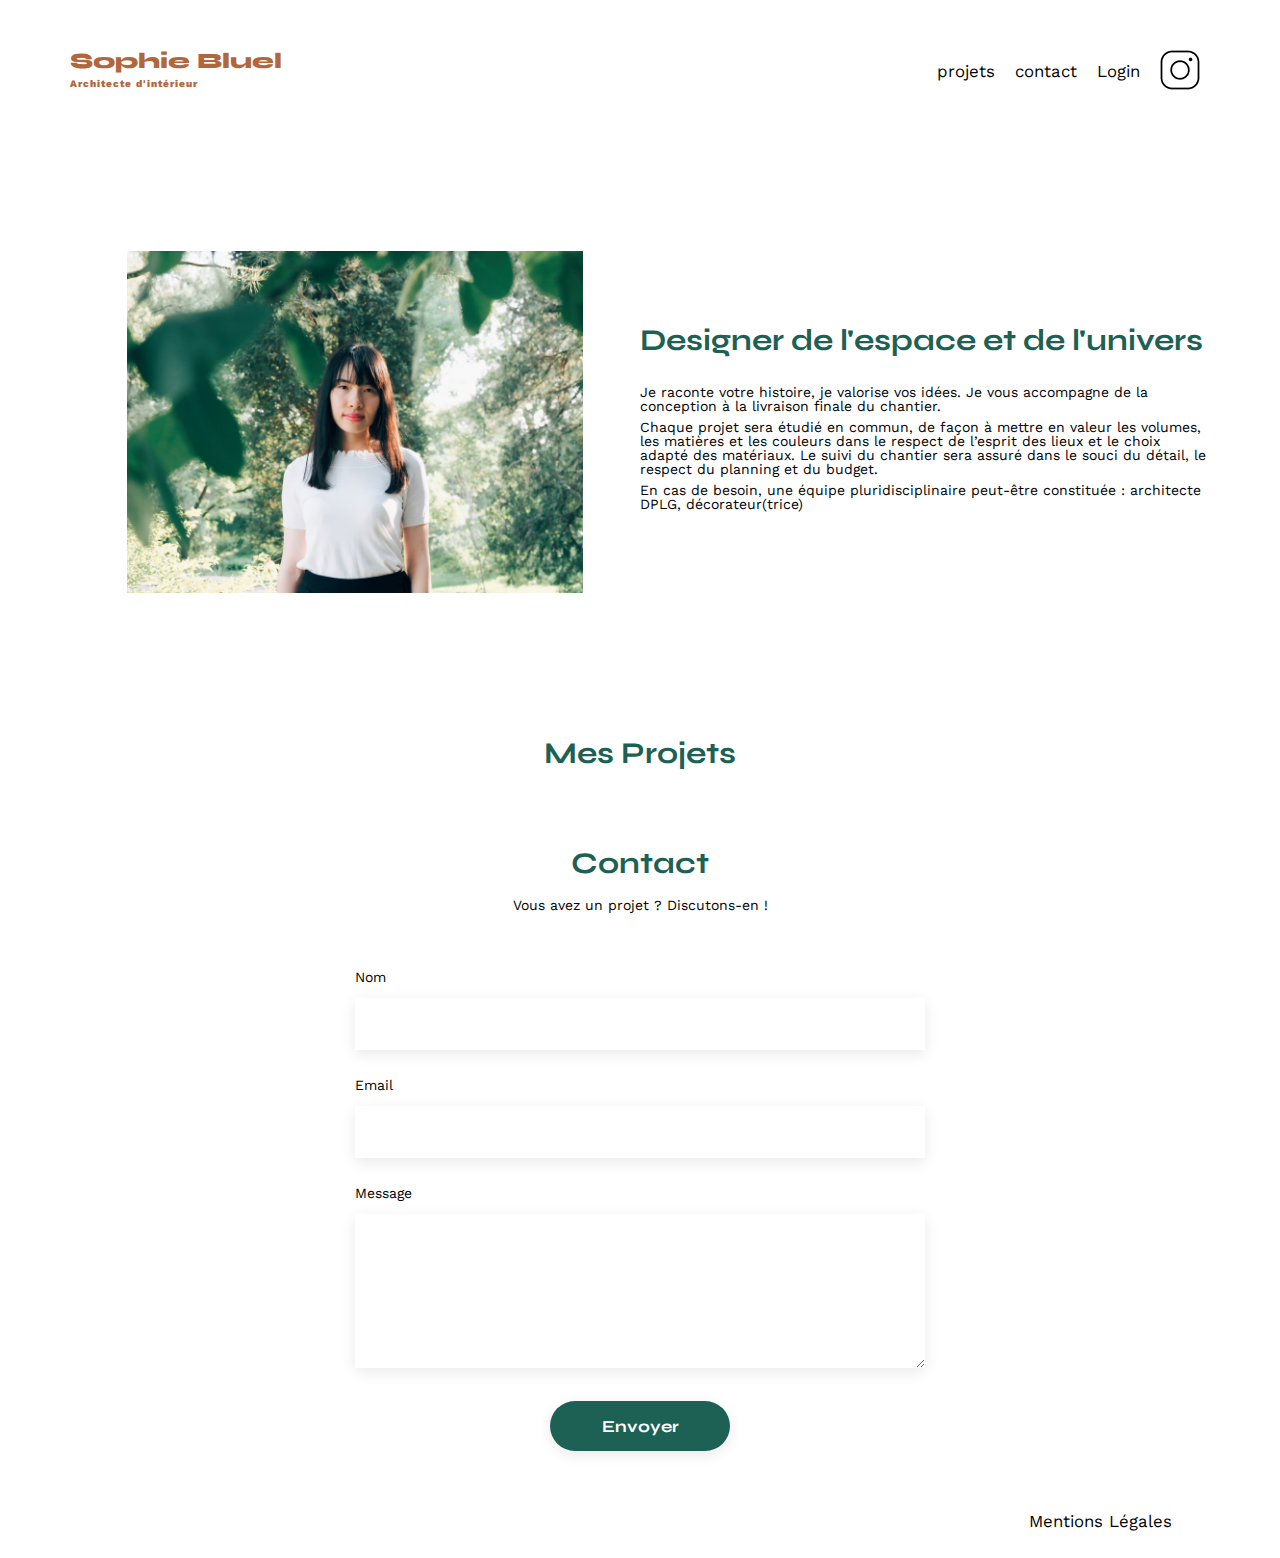
==== index.html @ f529c226 "agencement css" ====
<!DOCTYPE html>
<html lang="fr">
<head>
    <meta charset="UTF-8">
    <title>Sophie Bluel - Architecte d'intérieur</title>
    <meta name="viewport" content="width=device-width, initial-scale=1.0">
    <link rel="preconnect" href="https://fonts.googleapis.com">
    <link rel="preconnect" href="https://fonts.gstatic.com" crossorigin>
    <link href="https://fonts.googleapis.com/css2?family=Syne:wght@700;800&family=Work+Sans&display=swap" rel="stylesheet">
    <meta name="description" content="">
    <link rel="stylesheet" href="https://cdnjs.cloudflare.com/ajax/libs/font-awesome/6.2.1/css/all.min.css" integrity="sha512-MV7K8+y+gLIBoVD59lQIYicR65iaqukzvf/nwasF0nqhPay5w/9lJmVM2hMDcnK1OnMGCdVK+iQrJ7lzPJQd1w==" crossorigin="anonymous" referrerpolicy="no-referrer">
    <link rel="stylesheet" href="./assets/style.css">
    <script defer src="./assets/js/index.js"></script>
</head>
<body>
	<div class="topMenu">
		<p>
		<i class="fa-regular fa-pen-to-square"></i>Mode édition
		</p>
	</div>
<header>
    <h1>Sophie Bluel <span>Architecte d'intérieur</span></h1>
    <nav>
        <ul>
            <li><a href="#portfolio">projets</a></li>
            <li><a href="#contact">contact</a></li>
            <li class="active"><a id="login-button" href="./login.html">login</a></li>
            <li><img src="./assets/icons/instagram.png" alt="Instagram"></li>
        </ul>
    </nav>
</header>
<main>
	<div class="modalContainer">
		<div class="modalContents">
			<span><i class="fa-solid fa-xmark"></i></span>
			<h2>gallerie photo</h2>
			<div class="galleryModal"></div>
			<button>Ajouter une photo</button>
		</div>
		<div class="modalAdd">
			<span><i class="fa-solid fa-arrow-left"></i></span>
			<span id="xmark"><i class="fa-solid fa-xmark"></i></span>
			<h2>Ajoutez une image</h2>
			<form action="">
				<div class="containerAddFile">
				   <i class="fa-regular fa-image"></i>
					<label for="file">+ Ajouter photo</label>
					<input type="file" id="file" name="image" accept="image/*">
					<img id="preview-image" src="#" alt="image choisie" style="display: none;">
					<p>jpg.png : 4mo max</p>
				</div>
				<label for="title">Titre</label>
				<input type="text" id="title" name="title">
				<label for="category">Catégorie</label>
				<select name="category" id="category"></select>
				<button class="button" id="validationBtn">Validez</button>
				<p id="error-message"></p>
			</form>
		</div>
	</div>
	<section id="introduction">
		<figure>
			<img src="./assets/images/sophie-bluel.png" alt="Photo de sophie-bluel">
        </figure>
        <article>
			<h2>Designer de l'espace et de l'univers</h2>
            <p>Je raconte votre histoire, je valorise vos idées. Je vous accompagne de la conception à la livraison finale du chantier.</p>
            <p>Chaque projet sera étudié en commun, de façon à mettre en valeur les volumes, les matières et les couleurs dans le respect de l’esprit des lieux et le choix adapté des matériaux. Le suivi du chantier sera assuré dans le souci du détail, le respect du planning et du budget.</p>
            <p>En cas de besoin, une équipe pluridisciplinaire peut-être constituée : architecte DPLG, décorateur(trice)</p>
        </article>
    </section>
    <section id="portfolio">
		<h2 id="portfolioMargin">Mes Projets<a href="#" class="modifier"><i class="fa-regular fa-pen-to-square"></i><span>modifier</span></a></h2>
        <div class="filters"></div>
        <div class="gallery" id="galleryOne"></div>
    </section>
    <section id="contact">
		<h2>Contact</h2>
        <p>Vous avez un projet ? Discutons-en !</p>
        <form id="contactForm" action="#" method="post">
			<label for="name">Nom</label>
            <input type="text" name="name" id="name">
            <label for="email">Email</label>
            <input type="email" name="email" id="email">
            <label for="message">Message</label>
            <textarea name="message" id="message" cols="30" rows="10"></textarea>
			<input type="submit" value="Envoyer">
			<p class="error-message" id="errorMessage">Veuillez remplir tous les champs du formulaire</p>
			<p class="success-message" id="successMessage">Le mail a bien été envoyé !</p>
		</form>
    </section>
</main>
<footer>
    <nav>
        <ul>
            <li>Mentions Légales</li>
        </ul>
    </nav>
</footer>

</body>
</html>
---- assets/style.css ----
/* http://meyerweb.com/eric/tools/css/reset/
   v2.0 | 20110126
   License: none (public domain)
*/

html, body, div, span, applet, object, iframe,
h1, h2, h3, h4, h5, h6, p, blockquote, pre,
a, abbr, acronym, address, big, cite, code,
del, dfn, em, img, ins, kbd, q, s, samp,
small, strike, strong, sub, sup, tt, var,
b, u, i, center,
dl, dt, dd, ol, ul, li,
fieldset, form, label, legend,
table, caption, tbody, tfoot, thead, tr, th, td,
article, aside, canvas, details, embed,
figure, figcaption, footer, header, hgroup,
menu, nav, output, ruby, section, summary,
time, mark, audio, video {
	margin: 0;
	padding: 0;
	border: 0;
	font-size: 100%;
	font: inherit;
	vertical-align: baseline;
}
/* HTML5 display-role reset for older browsers */
article, aside, details, figcaption, figure,
footer, header, hgroup, menu, nav, section {
	display: block;
}
body {
	line-height: 1;
}
ol, ul {
	list-style: none;
}
blockquote, q {
	quotes: none;
}
blockquote:before, blockquote:after,
q:before, q:after {
	content: '';
	content: none;
}
table {
	border-collapse: collapse;
	border-spacing: 0;
}
/** end reset css**/
body {
	max-width: 1140px;
	margin:auto;
	font-family: 'Work Sans' ;
	font-size: 14px;
}

.topMenu {
	display: none;
    background-color: #000000;
    width: 100%;
    margin: 0;
    color: #FFFFFF;
    justify-content: center;
    align-items: baseline;
    gap: 2em;
    padding: 21px;
    font-family: 'Work Sans';
    font-size: 16px;
}
.headLogin{
	margin-bottom: 150px;
}
header {
	display: flex;
	justify-content: space-between;
	margin: 50px 0
}
section {
	margin: 50px 0
}
h1{
	display: flex;
	flex-direction: column;
	font-family: 'Syne';
	font-size: 22px;
	font-weight: 800;
	color: #B1663C
}
h1 > span {
	font-family: 'Work Sans';
	font-size:10px;
	letter-spacing: 0.1em;
	margin: 7px 0;
}
h2{
	font-family: 'Syne';
	font-weight: 700;
	font-size: 30px;
	color: #1D6154
}
.modifier{
	font-family: "work sans";
	font-size: 14px;
	font-weight: 400;
	margin-left: 22px;
text-decoration: none;
color: black;
}
nav ul {
	display: flex;
	align-items: center;
	list-style-type: none;
	}
nav li {
	padding: 0 10px;
	font-size: 1.2em;
}
nav ul li a {
    text-decoration: none;
	color: black;
}

li:hover {
	color: #B1663C;
}
#introduction {


	margin:155px 0 145px 0;
	display: flex;
	align-items: center;
}
#introduction figure {
	flex: 1
}
#introduction img {
	display: block;
	margin: auto;
	width: 80%;
}

#introduction article {
	flex: 1
}
#introduction h2 {
	margin-bottom: 1em;
}

#introduction p {
	margin-bottom: 0.5em;
}
#portfolio h2 {
	display: flex;
	align-items: end;
	justify-content: center;
	margin-bottom: 1em;
}
#portfolio h2 a{
	margin-left: 22px;
}
#portfolioMargin{
	margin-bottom: 55px;
}
/* espace entre les filtres et la gallerry sur page login */
#galleryOne{
	margin-top: 20px;
}
.gallery {
	margin-top: 110px;
	width: 100%;
	display: grid;
	grid-template-columns: 1fr 1fr 1fr;
	grid-column-gap: 20px;
	grid-row-gap: 20px;
}
.gallery img, figure img {
	width: 100%;
	height: 100%;
	object-fit: cover;
}
#contact {
	width: 50%;
margin: auto;
}
#contact > * {
	text-align: center;

}
#contact h2{
	margin-bottom: 20px;
}
#contact form {
	text-align: left;
	margin-top:30px;
	display: flex;
	flex-direction: column;
}
#contact input {
	height: 50px;
	font-size: 1.2em;
	border: none;
	box-shadow: 0px 4px 14px rgba(0, 0, 0, 0.09);
}
#contact label {
	margin: 2em 0 1em 0;
}
#contact textarea {
	border: none;
	box-shadow: 0px 4px 14px rgba(0, 0, 0, 0.09);
}
.filters {
	text-align: center;
	
}
.filters button{
	margin-left:20px ;
	color: #1D6154;
	background-color: #FFFFFF;
	border: #1D6154 1px solid;
	width: auto;
	font-size: medium;
	font-weight: 700;
	text-align: center;
	padding: 10px 30px;
}
.filters button.active {
	color: white;
	background-color:#1D6154; 
  }
  
input[type="submit"], #contact button{
	font-family: 'Syne';
	font-weight: 700;
	color: white;
	background-color: #1D6154;
	margin : 2em auto ;
	width: 180px;
	text-align: center;
	border-radius: 60px ;
	padding: 10px;
}
.error-message {
	color: #B1663C;
	display: none;
	margin-top: 10px;
}
.success-message {
	color: #1D6154;
	display: none;
	margin-top: 10px;
}
#error-message{
	color: #B1663C;
	display: none;
}
.msgError{
	color: #B1663C;
	font-size: 23px;
}
footer nav ul {
	display: flex;
	justify-content: flex-end;
	margin: 2em
}
.mentions{
	margin-top: 250px;
}
.modalContainer {
    position: fixed;
    top: 0;
    left: 0;
    display: none;
    flex-direction: column;
    justify-content: center;
    align-items: center;
    width: 100%;
    height: 100%;
    background-color: rgba(0, 0, 0, 0.5);
}
.modalContents {
    position: relative;
	background: #FFFFFF;
	width: 40%;
    height: 50%;
    border-radius: 10px;
    display: flex;
    flex-direction: column;
    align-items: center;
    justify-content: space-around;
    padding: 20px;
}
.modalContents .fa-xmark {
    position: absolute;
    top: 20px;
    right: 20px;
    cursor: pointer;
}
.modalContainer button,
button {
    font-family: 'Syne';
    font-weight: 700;
    color: white;
    background-color: #1D6154;
    margin: 2em 0;
	padding: 12px 10px;
    width: auto;
    border-radius: 60px;
    text-align: center;
	border-style: none;
}
button.active {
	background-color: #1D6154;
	color: white;
  }
  
.modalContainer button:focus,
button:focus {
	color: #FFFFFF;
    background-color: #1D6154;
}
.galleryModal {
    display: grid;
    grid-template-columns: repeat(5, 1fr); 
    grid-auto-rows: auto; 
    gap: 10px; 
    width: 60%; 
}
.galleryModal figure {
    width: 100%;
	height: 100%; 
    position: relative;
    margin: 0;
    padding: 0;
}
.galleryModal img {
    width: 100%;
    height: 100%;
    display: block;
    border-radius: 5px;
}
.galleryModal i, figure i {
    position: absolute;
    top: 7px;
    right: 6px;
	font-size: 10px;
	background-color: rgba(0, 0, 0, 0.7);
    color: white;
    padding: 3px;
    cursor: pointer;
}
/* agencement deuxieme modale */
.modalAdd{
	position: fixed;
    top: 23%;
    left:28.75%;
    display: none;
    flex-direction: column;
    justify-content: center;
    align-items: center;
	width: 42.5%;
	height: 54%; 
    background-color: rgba(0, 0, 0, 0.5);
	background-color: #FFFFFF;
	border-radius: 10px;
	
}
.fa-arrow-left {
	position: absolute;
	top: 15px;
	left: 15px;
	font-size: 15px;
	cursor: pointer;
}
.modalAdd .fa-xmark{
	position: absolute;
	top: 15px;
	right: 15px;
	font-size: 15px;
	cursor: pointer;
}
.modalAdd h2{
	margin-bottom: 15px;
}
.modalAdd form {
	display: flex;
	flex-direction: column;
	justify-content: center;
	height: 70%;
	width: 70%;
	gap: 10px;
}
.containerAddFile{
	background-color: #E8F1F6;
	height: 35%;
	display: flex;
	flex-direction: column;
	align-items: center;
	border-radius: 5px;
}
.containerAddFile label{
	background-color: #CBD6DC;
	color: #306685;
	margin-top: 10px;
	padding: 12px 35px;
	border-radius: 50px;
	}
.containerAddFile input{
display: none;
}
.fa-image{
	padding-top: 7px;
	font-size: 2.5rem;
}
.containerAddFile img{
	position: relative;
	top:0;
	left:0;
	display: none;
	max-width:100%;
	height: 100%;
}
.containerAddFile p{
position: absolute;
top: 40%;
}
#validationBtn{
	background-color: #a7a7a7;
	color: white;
	width: 237px;
	margin: auto;
	padding: 12px 0;
	cursor: pointer;
	border-radius: 60px;
	border-style: none;
}
#validationBtn:focus{
	background-color: #1D6154;
}
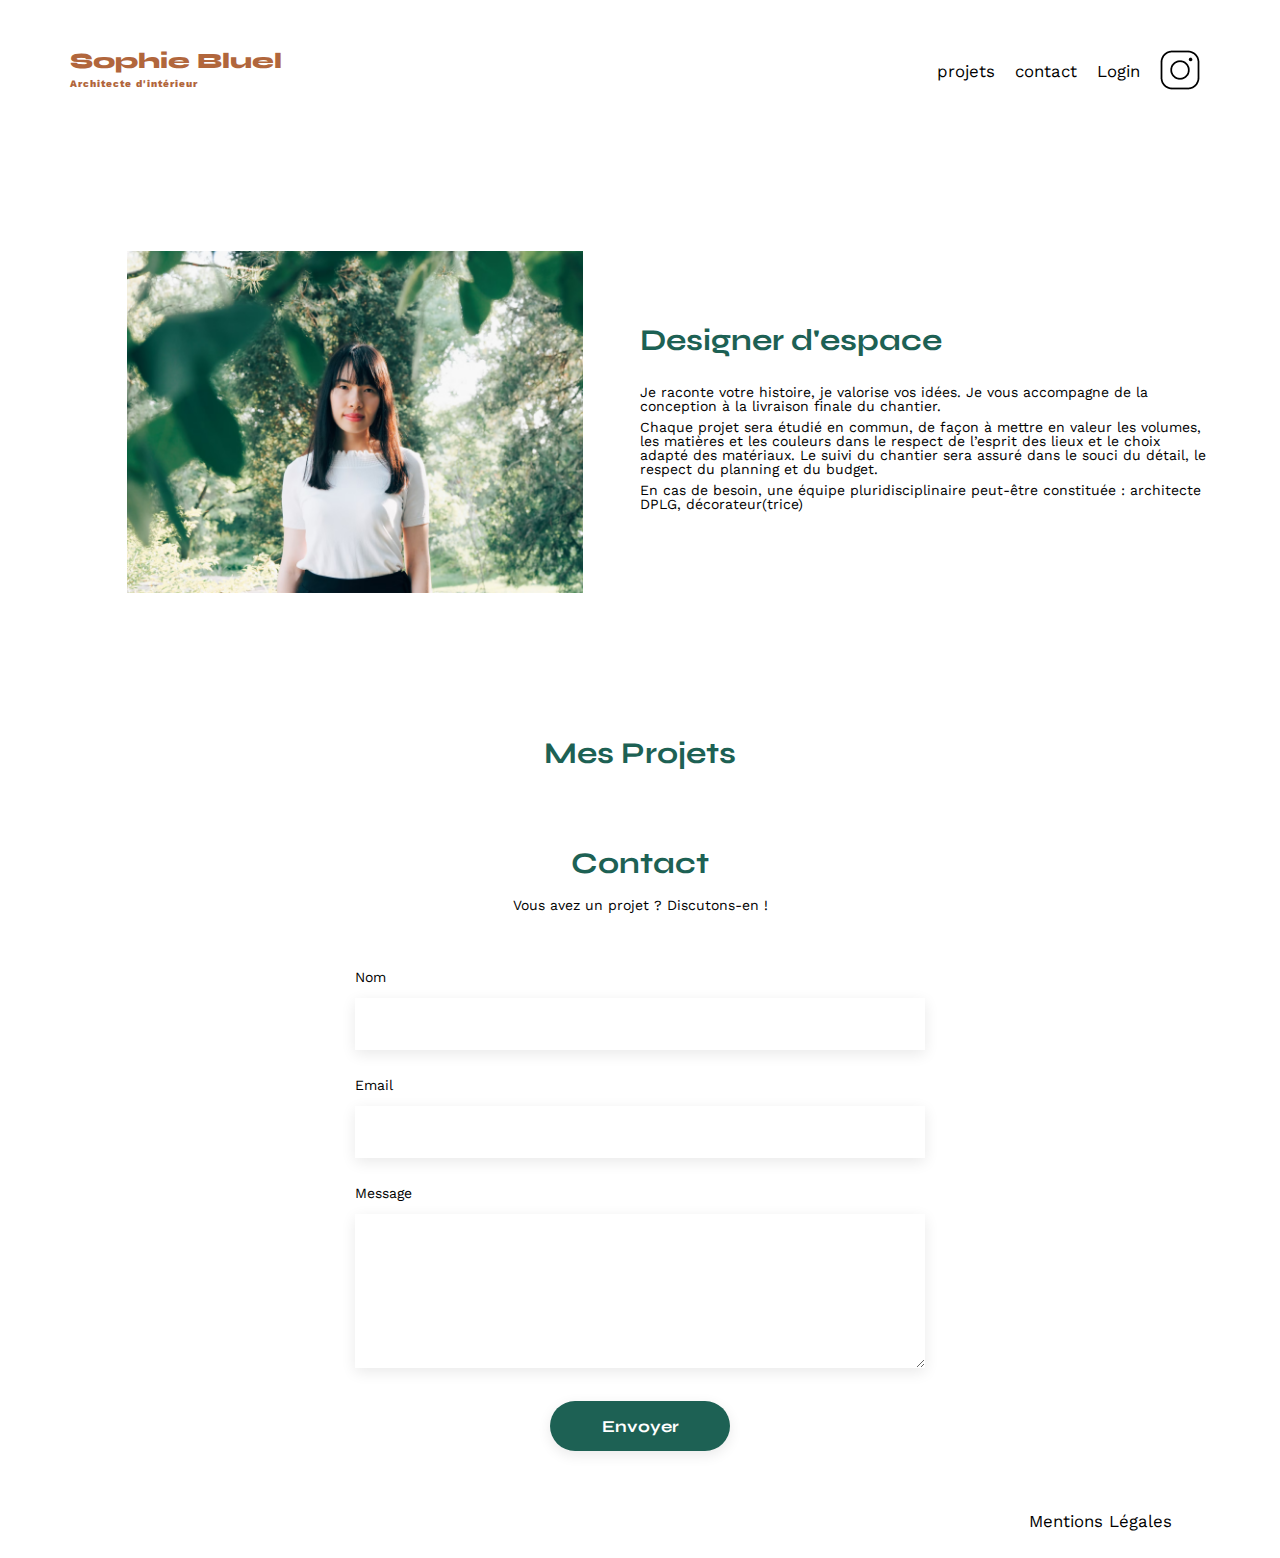
==== commit 0472bd0c: "agencement css" ====
--- a/index.html
+++ b/index.html
@@ -63,7 +63,7 @@
 			<img src="./assets/images/sophie-bluel.png" alt="Photo de sophie-bluel">
         </figure>
         <article>
-			<h2>Designer de l'espace et de l'univers</h2>
+			<h2>Designer d'espace</h2>
             <p>Je raconte votre histoire, je valorise vos idées. Je vous accompagne de la conception à la livraison finale du chantier.</p>
             <p>Chaque projet sera étudié en commun, de façon à mettre en valeur les volumes, les matières et les couleurs dans le respect de l’esprit des lieux et le choix adapté des matériaux. Le suivi du chantier sera assuré dans le souci du détail, le respect du planning et du budget.</p>
             <p>En cas de besoin, une équipe pluridisciplinaire peut-être constituée : architecte DPLG, décorateur(trice)</p>
